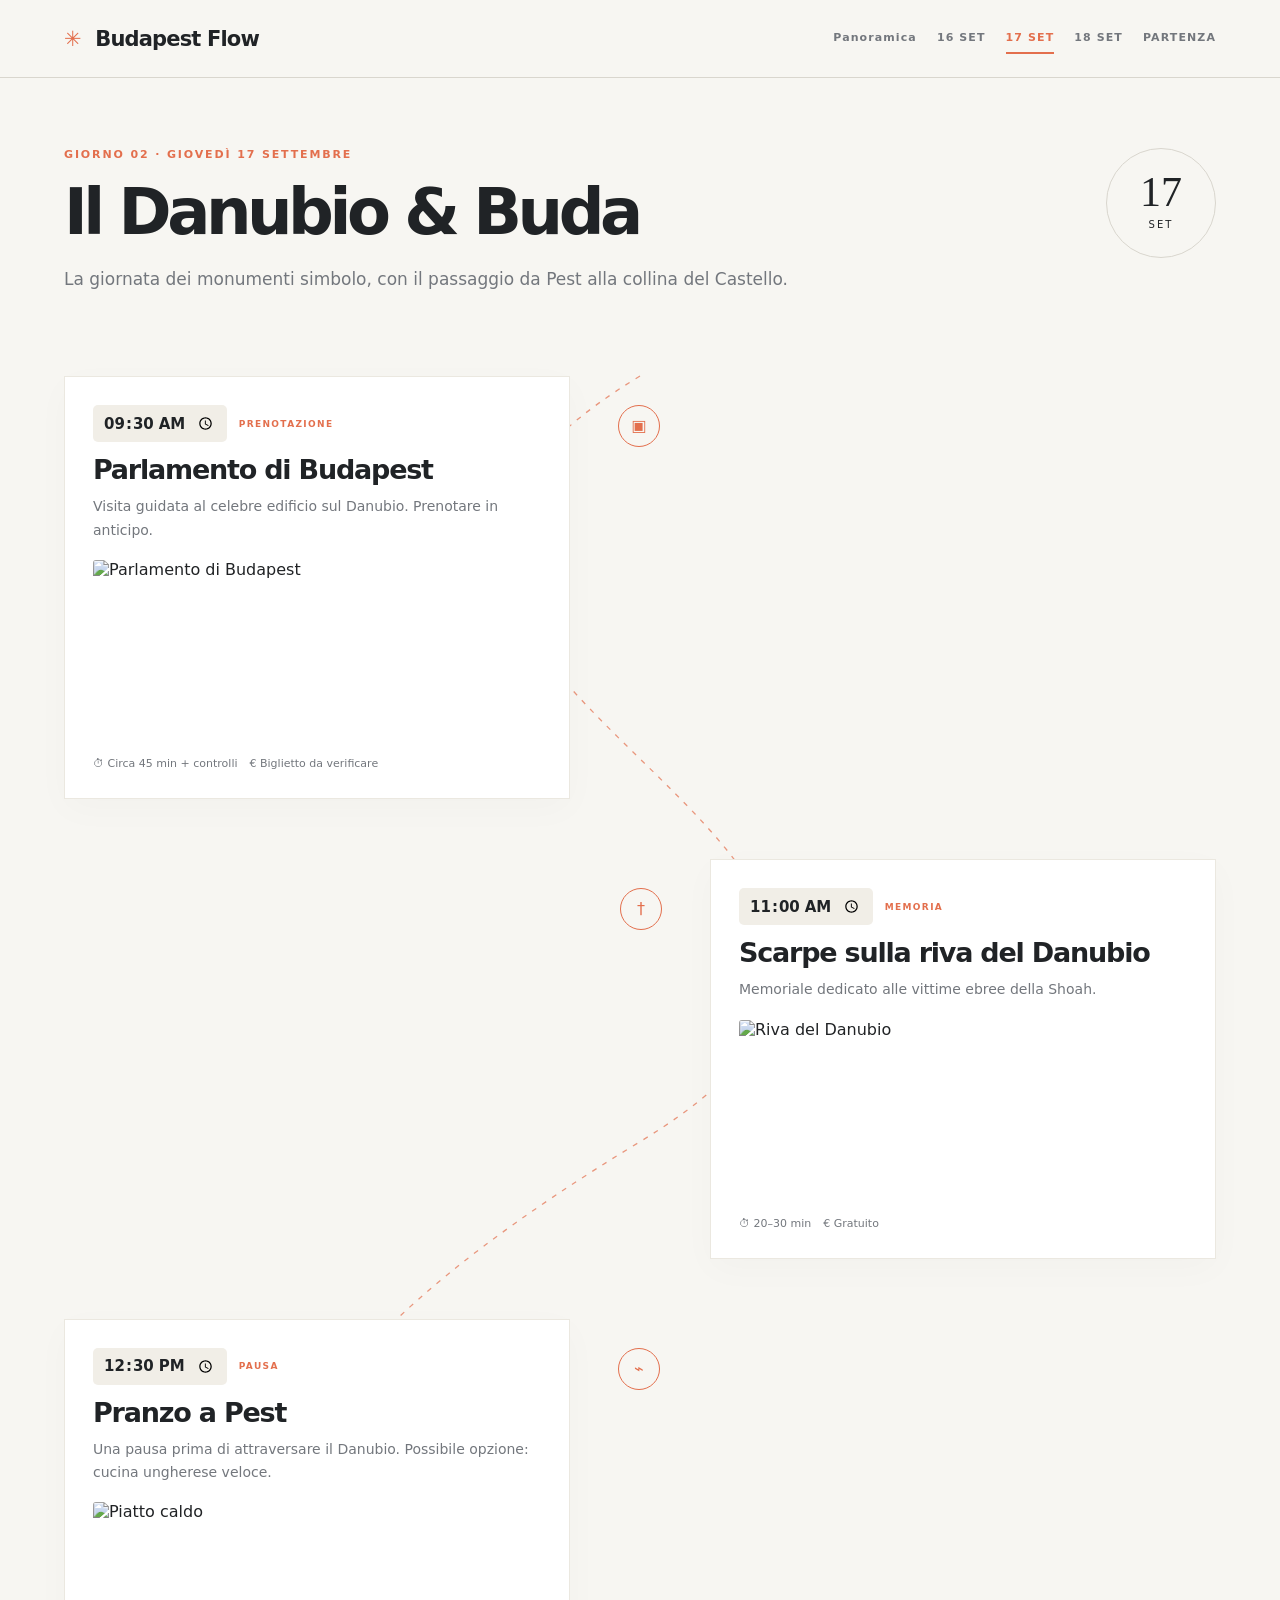
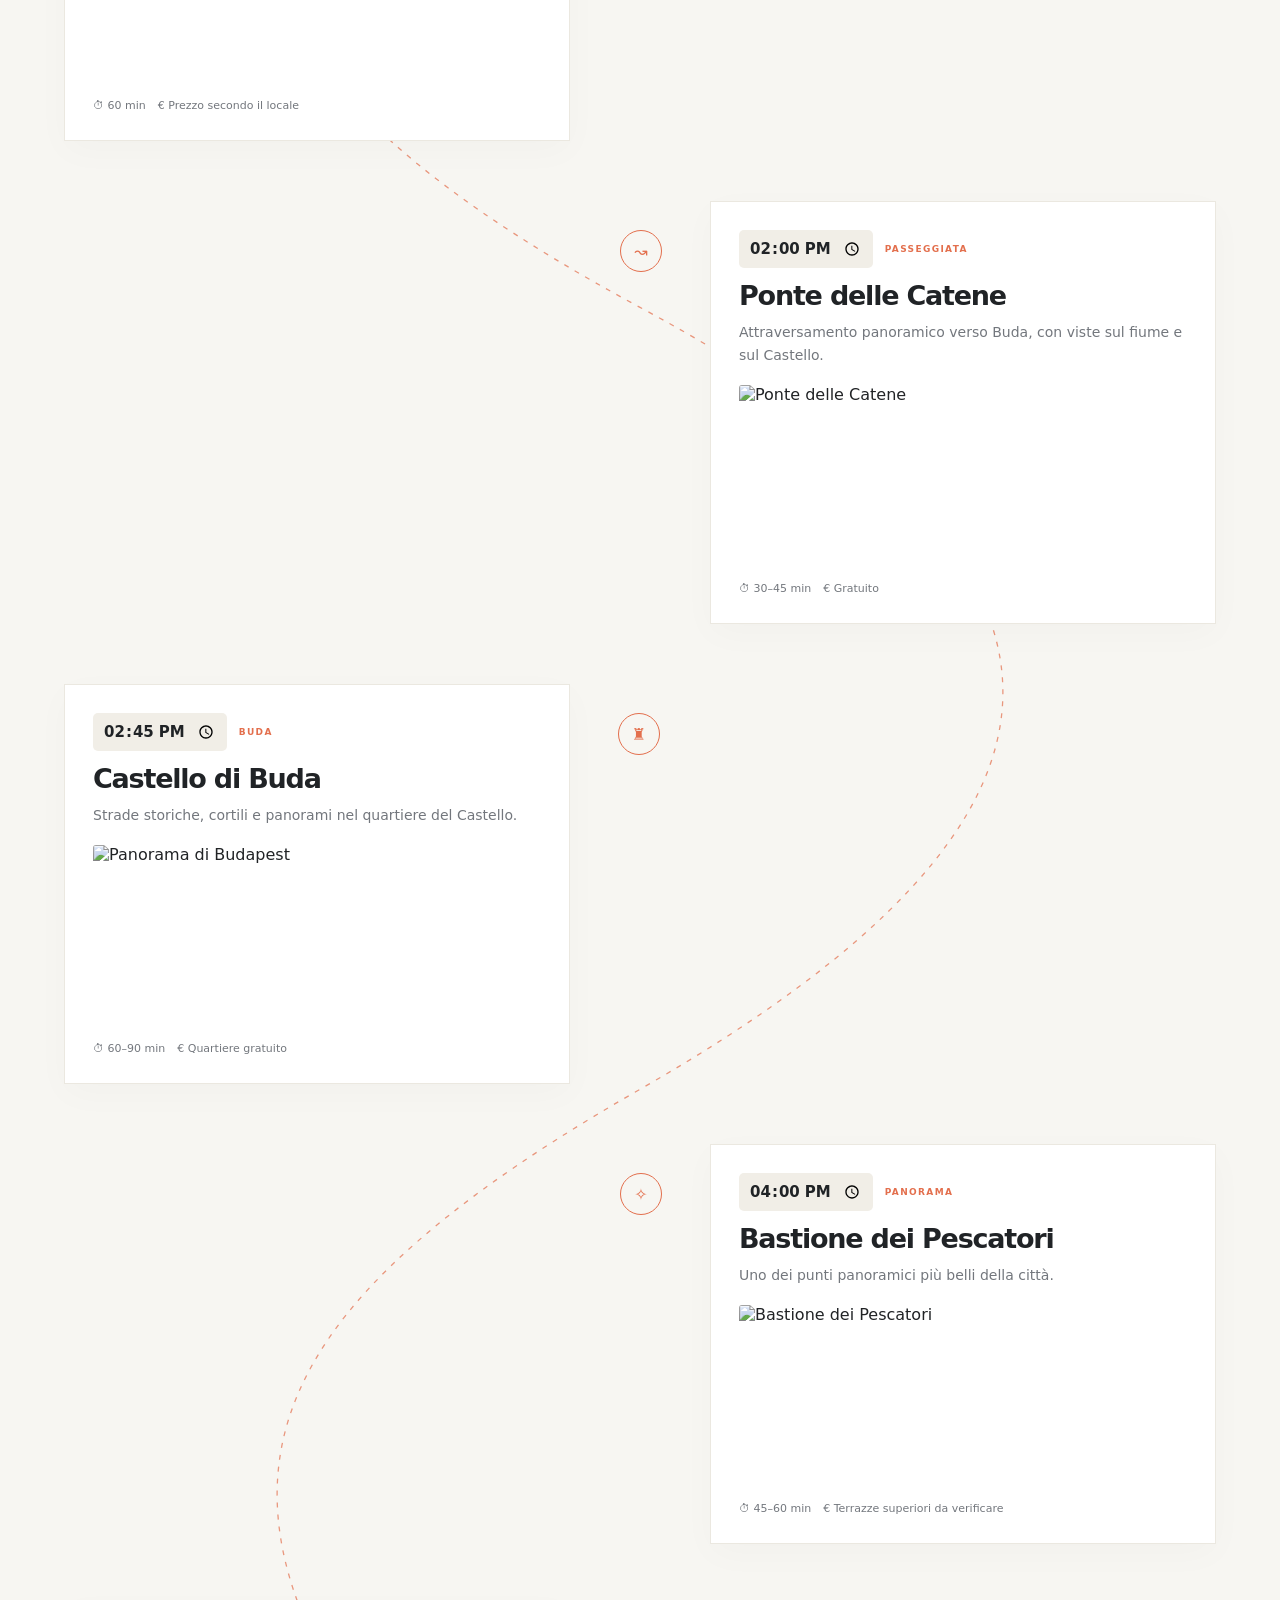
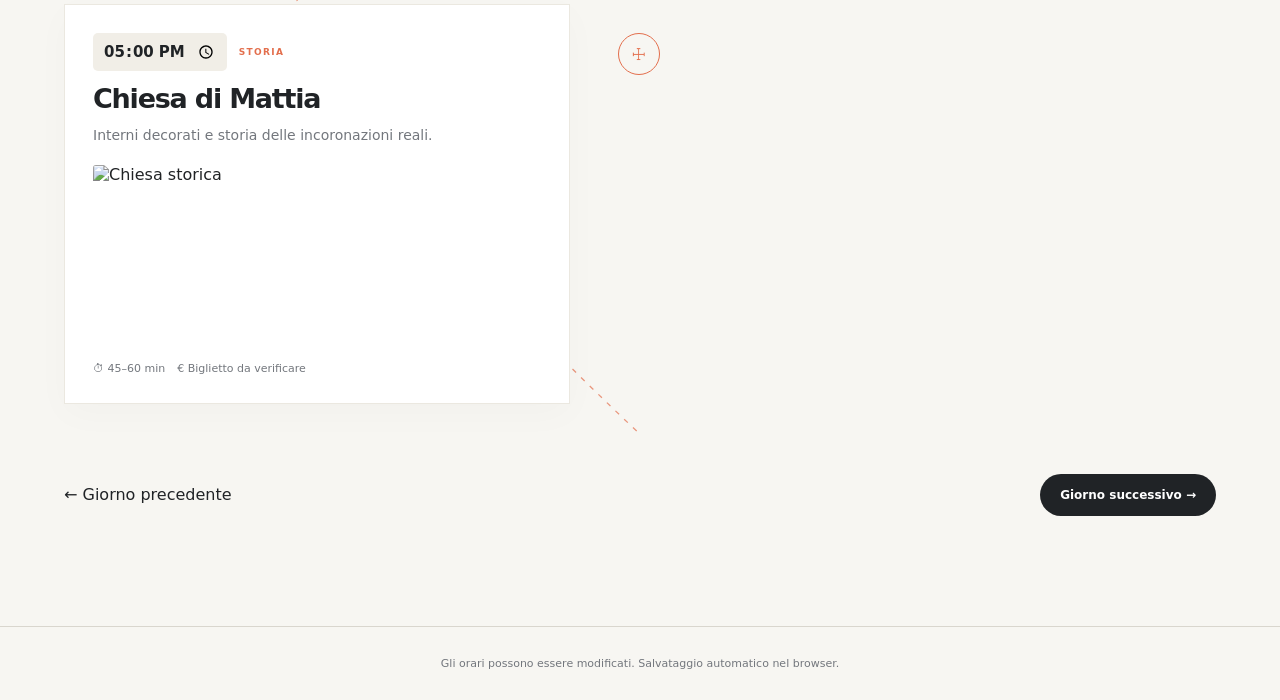
==== day17.html @ aa66f2ea "Add files via upload" ====
<!doctype html>
<html lang="it">
<head><meta charset="utf-8"><meta name="viewport" content="width=device-width, initial-scale=1"><title>17 settembre — Budapest Flow</title><link rel="stylesheet" href="assets/style.css"></head>
<body>
<header class="site-header"><a class="brand" href="index.html"><span>✳</span> Budapest Flow</a><nav><a href="index.html">Panoramica</a><a href="day16.html">16 SET</a><a class="active" href="day17.html">17 SET</a><a href="day18.html">18 SET</a><a href="departure.html">PARTENZA</a></nav></header>
<main class="container day-page">
<div class="day-heading"><div><p class="eyebrow">GIORNO 02 · GIOVEDÌ 17 SETTEMBRE</p><h1>Il Danubio &amp; Buda</h1><p>La giornata dei monumenti simbolo, con il passaggio da Pest alla collina del Castello.</p></div><div class="date-badge">17<br><small>SET</small></div></div>
<div class="route">
<svg class="route-line" viewBox="0 0 100 1000" preserveAspectRatio="none"><path d="M50 0 C8 90,92 145,50 235 S8 390,50 470 S92 625,50 710 S8 860,50 1000"/></svg>
<article class="stop"><div class="node">▣</div><div class="time-row"><input type="time" value="09:30"><span class="tag">PRENOTAZIONE</span></div><h2>Parlamento di Budapest</h2><p>Visita guidata al celebre edificio sul Danubio. Prenotare in anticipo.</p><img src="https://images.unsplash.com/photo-1565426873118-a17ed65d74b9?auto=format&fit=crop&w=1000&q=85" alt="Parlamento di Budapest"><div class="meta"><span>⏱ Circa 45 min + controlli</span><span>€ Biglietto da verificare</span></div></article>
<article class="stop"><div class="node">†</div><div class="time-row"><input type="time" value="11:00"><span class="tag">MEMORIA</span></div><h2>Scarpe sulla riva del Danubio</h2><p>Memoriale dedicato alle vittime ebree della Shoah.</p><img src="https://images.unsplash.com/photo-1500530855697-b586d89ba3ee?auto=format&fit=crop&w=1000&q=85" alt="Riva del Danubio"><div class="meta"><span>⏱ 20–30 min</span><span>€ Gratuito</span></div></article>
<article class="stop"><div class="node">⌁</div><div class="time-row"><input type="time" value="12:30"><span class="tag">PAUSA</span></div><h2>Pranzo a Pest</h2><p>Una pausa prima di attraversare il Danubio. Possibile opzione: cucina ungherese veloce.</p><img src="https://images.unsplash.com/photo-1547592180-85f173990554?auto=format&fit=crop&w=1000&q=85" alt="Piatto caldo"><div class="meta"><span>⏱ 60 min</span><span>€ Prezzo secondo il locale</span></div></article>
<article class="stop"><div class="node">↝</div><div class="time-row"><input type="time" value="14:00"><span class="tag">PASSEGGIATA</span></div><h2>Ponte delle Catene</h2><p>Attraversamento panoramico verso Buda, con viste sul fiume e sul Castello.</p><img src="https://images.unsplash.com/photo-1549877452-9c387954fbc2?auto=format&fit=crop&w=1000&q=85" alt="Ponte delle Catene"><div class="meta"><span>⏱ 30–45 min</span><span>€ Gratuito</span></div></article>
<article class="stop"><div class="node">♜</div><div class="time-row"><input type="time" value="14:45"><span class="tag">BUDA</span></div><h2>Castello di Buda</h2><p>Strade storiche, cortili e panorami nel quartiere del Castello.</p><img src="https://images.unsplash.com/photo-1565426873118-a17ed65d74b9?auto=format&fit=crop&w=1000&q=85" alt="Panorama di Budapest"><div class="meta"><span>⏱ 60–90 min</span><span>€ Quartiere gratuito</span></div></article>
<article class="stop"><div class="node">✧</div><div class="time-row"><input type="time" value="16:00"><span class="tag">PANORAMA</span></div><h2>Bastione dei Pescatori</h2><p>Uno dei punti panoramici più belli della città.</p><img src="https://images.unsplash.com/photo-1520986606214-8b456906c813?auto=format&fit=crop&w=1000&q=85" alt="Bastione dei Pescatori"><div class="meta"><span>⏱ 45–60 min</span><span>€ Terrazze superiori da verificare</span></div></article>
<article class="stop"><div class="node">☩</div><div class="time-row"><input type="time" value="17:00"><span class="tag">STORIA</span></div><h2>Chiesa di Mattia</h2><p>Interni decorati e storia delle incoronazioni reali.</p><img src="https://images.unsplash.com/photo-1564769625905-50e93615e769?auto=format&fit=crop&w=1000&q=85" alt="Chiesa storica"><div class="meta"><span>⏱ 45–60 min</span><span>€ Biglietto da verificare</span></div></article>
</div><div class="day-nav"><a href="day16.html">← Giorno precedente</a><a class="button primary" href="day18.html">Giorno successivo →</a></div>
</main><footer>Gli orari possono essere modificati. Salvataggio automatico nel browser.</footer><script src="assets/app.js"></script></body></html>
---- assets/style.css ----
:root{--ink:#202326;--muted:#73777d;--paper:#f7f6f2;--card:#fff;--accent:#e36f4d;--line:#d9d6ce;--green:#7b9275}
*{box-sizing:border-box}html{scroll-behavior:smooth}body{margin:0;background:var(--paper);color:var(--ink);font-family:Inter,ui-sans-serif,system-ui,-apple-system,Segoe UI,sans-serif}a{color:inherit;text-decoration:none}.site-header{height:78px;padding:0 clamp(20px,5vw,80px);display:flex;align-items:center;justify-content:space-between;border-bottom:1px solid var(--line);background:#f7f6f2eF;backdrop-filter:blur(12px);position:sticky;top:0;z-index:10}.brand{font-weight:800;letter-spacing:-.04em;font-size:21px}.brand span{color:var(--accent);margin-right:8px}.site-header nav{display:flex;gap:20px;font-size:11px;letter-spacing:.1em;font-weight:750}.site-header nav a{padding:8px 0;color:var(--muted)}.site-header nav a.active,.site-header nav a:hover{color:var(--accent);border-bottom:2px solid var(--accent)}.container{width:min(1180px,90%);margin:auto}.hero{display:grid;grid-template-columns:1fr 1fr;gap:70px;align-items:center;padding:90px 0 70px}.eyebrow{font-size:11px;letter-spacing:.17em;font-weight:800;color:var(--accent);margin:0 0 20px}.hero h1,.day-heading h1{font-size:clamp(44px,6vw,82px);line-height:.98;letter-spacing:-.07em;margin:0 0 25px}.hero h1 em{font-family:Georgia,serif;font-weight:400}.lead{font-size:18px;line-height:1.65;color:var(--muted);max-width:500px}.hero-actions{display:flex;gap:12px;margin-top:30px;flex-wrap:wrap}.button{display:inline-block;padding:14px 20px;border-radius:999px;font-size:12px;font-weight:800}.primary{background:var(--ink);color:white}.ghost{border:1px solid var(--line)}.hero-card{position:relative;transform:rotate(2deg)}.hero-card img{width:100%;height:450px;object-fit:cover;border-radius:5px;display:block;filter:saturate(.8)}.hero-card-caption{position:absolute;bottom:20px;left:20px;right:20px;background:#ffffffdd;padding:15px;display:flex;justify-content:space-between;font-size:12px}.overview-grid{display:grid;grid-template-columns:1fr 1fr;gap:14px;margin-bottom:70px}.day-tile{background:var(--card);padding:28px;display:grid;grid-template-columns:45px 1fr 20px;gap:18px;align-items:center;border:1px solid #ebe8e0;transition:.2s}.day-tile:hover{transform:translateY(-4px);box-shadow:0 12px 30px #0000000b}.day-tile>span{font:26px Georgia;color:var(--accent)}.day-tile small{font-size:10px;letter-spacing:.14em;color:var(--muted)}.day-tile h2{margin:7px 0;font-size:23px;letter-spacing:-.04em}.day-tile p{margin:0;color:var(--muted);font-size:13px}.day-tile b{font-size:20px}.departure-tile{background:#e9eee6}.info-strip{display:grid;grid-template-columns:repeat(3,1fr);gap:20px;border-top:1px solid var(--line);padding:35px 0 80px}.info-strip div{padding-right:25px}.info-strip span{color:var(--accent);font-size:25px}.info-strip strong{display:block;margin:15px 0 5px}.info-strip p{color:var(--muted);font-size:13px;line-height:1.6;margin:0}footer{text-align:center;padding:30px;color:var(--muted);font-size:11px;border-top:1px solid var(--line)}.day-page{padding:70px 0}.day-heading{display:flex;justify-content:space-between;align-items:flex-start;gap:30px;margin-bottom:70px}.day-heading h1{font-size:clamp(40px,5vw,68px);max-width:800px}.day-heading p:not(.eyebrow){color:var(--muted);font-size:17px}.date-badge{border:1px solid var(--line);border-radius:50%;width:110px;height:110px;display:grid;place-content:center;text-align:center;font-size:42px;font-family:Georgia;line-height:.8;flex-shrink:0}.date-badge small{font:10px system-ui;letter-spacing:.2em;margin-top:10px}.route{position:relative;display:flex;flex-direction:column;gap:60px;padding:0 0 30px}.route-line{position:absolute;left:50%;top:0;width:100%;height:100%;transform:translateX(-50%);pointer-events:none;overflow:visible}.route-line path{fill:none;stroke:var(--accent);stroke-width:1.3;stroke-dasharray:5 7;vector-effect:non-scaling-stroke;opacity:.7}.stop{position:relative;width:calc(50% - 70px);background:var(--card);padding:28px;border:1px solid #ebe8e0;box-shadow:0 10px 35px #00000006}.stop:nth-of-type(even){align-self:flex-end}.stop:nth-of-type(odd){align-self:flex-start}.node{position:absolute;right:-91px;top:28px;width:42px;height:42px;border-radius:50%;background:var(--paper);border:1px solid var(--accent);display:grid;place-content:center;color:var(--accent);z-index:2}.stop:nth-of-type(even) .node{left:-91px;right:auto}.time-row{display:flex;align-items:center;gap:12px;margin-bottom:12px}.time-row input{border:0;background:#f1eee7;padding:8px 10px;border-radius:5px;font:700 15px system-ui;color:var(--ink)}.tag{font-size:9px;letter-spacing:.15em;color:var(--accent);font-weight:850}.stop h2{font-size:27px;letter-spacing:-.045em;margin:0 0 10px}.stop p{font-size:14px;line-height:1.65;color:var(--muted);margin:0 0 18px}.stop img{width:100%;height:180px;object-fit:cover;display:block;border-radius:3px;filter:saturate(.8)}.meta{display:flex;gap:12px;flex-wrap:wrap;margin-top:17px;font-size:11px;color:var(--muted)}.day-nav{display:flex;justify-content:space-between;align-items:center;margin:40px 0}.warning{padding:20px;background:#fff2df;border-left:4px solid var(--accent);font-size:13px;line-height:1.6}.compact{max-width:900px;margin:auto}.compact .stop{width:calc(50% - 40px)}@media(max-width:800px){.site-header{height:auto;min-height:70px;align-items:flex-start;padding:18px 5%;gap:15px;flex-direction:column}.site-header nav{gap:12px;flex-wrap:wrap}.hero{grid-template-columns:1fr;gap:35px;padding-top:55px}.hero-card{transform:none}.hero-card img{height:300px}.overview-grid,.info-strip{grid-template-columns:1fr}.day-heading{margin-bottom:40px}.date-badge{width:80px;height:80px;font-size:30px}.route-line{left:18px;width:45px}.stop,.stop:nth-of-type(even),.compact .stop{width:calc(100% - 55px);align-self:flex-end;margin-right:0}.node,.stop:nth-of-type(even) .node{left:-76px;right:auto}.route{gap:35px}.stop h2{font-size:23px}.stop img{height:170px}.day-nav{gap:15px;flex-wrap:wrap}}
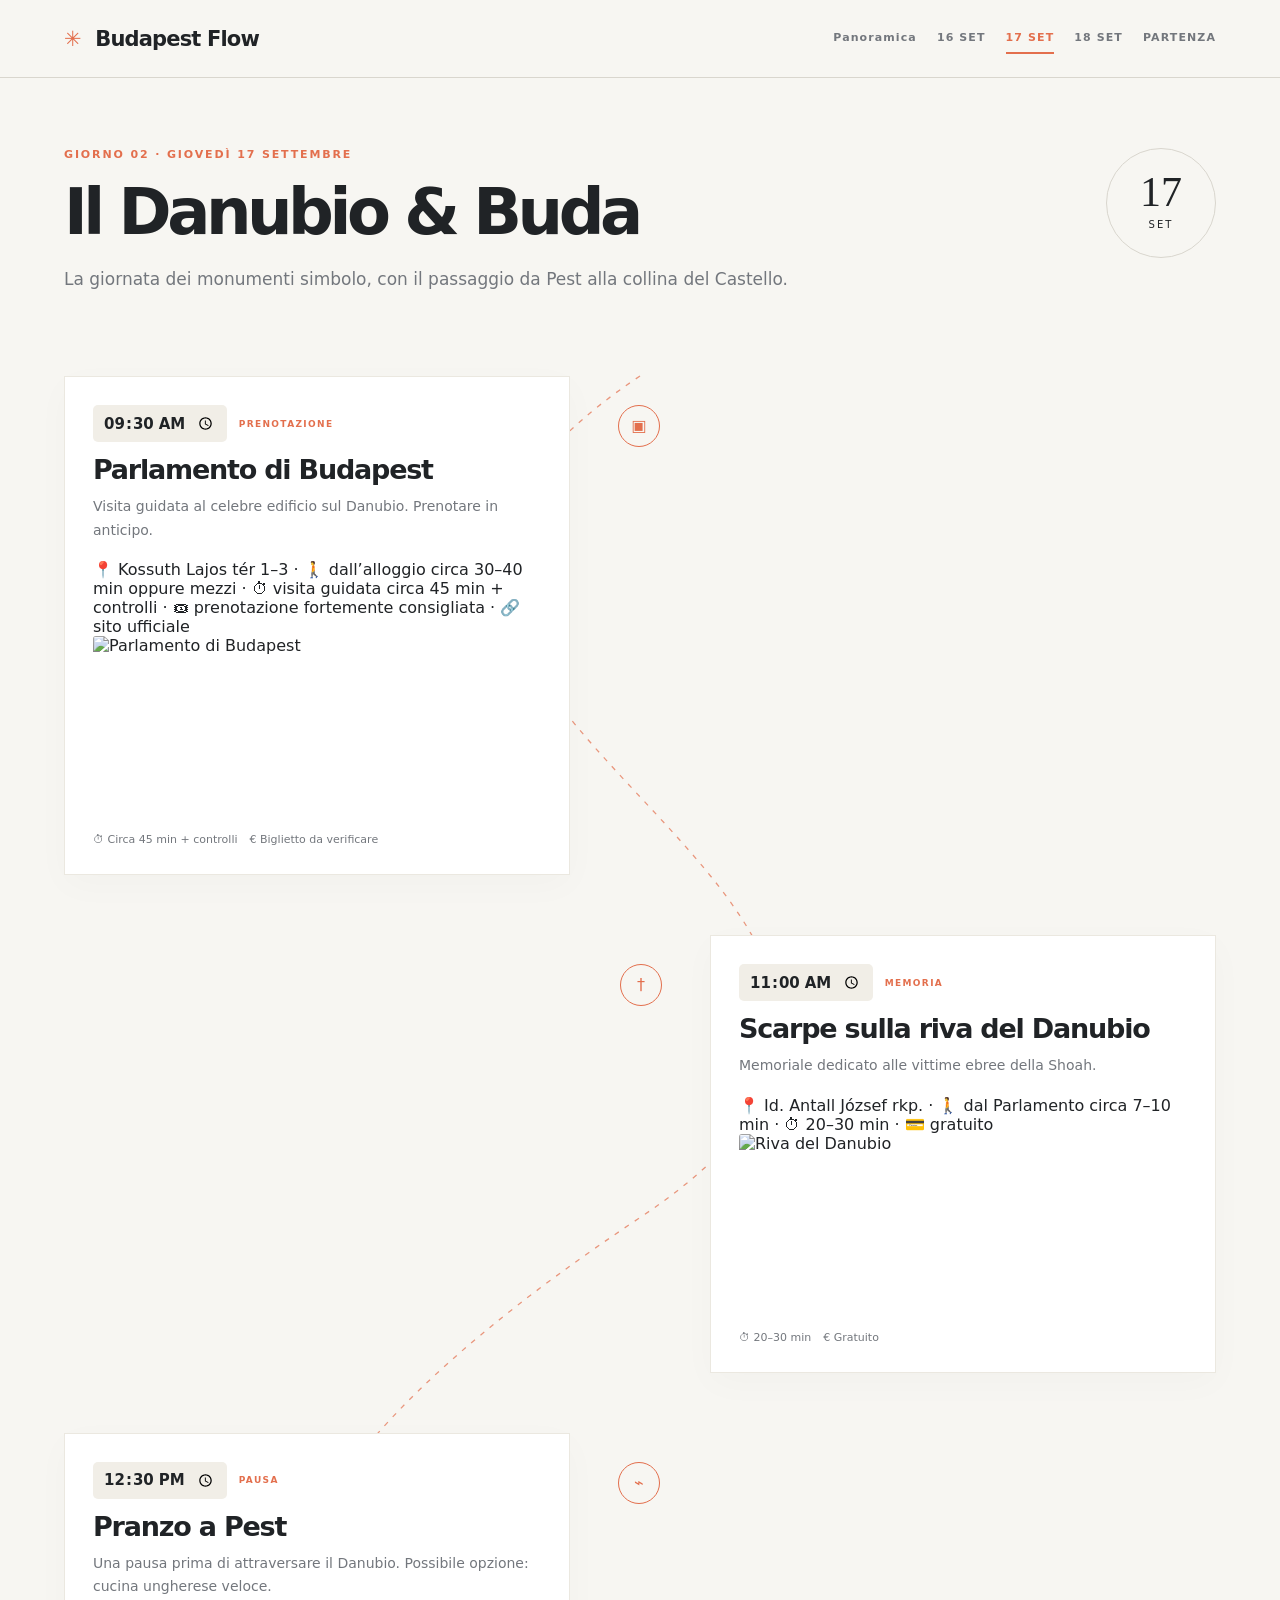
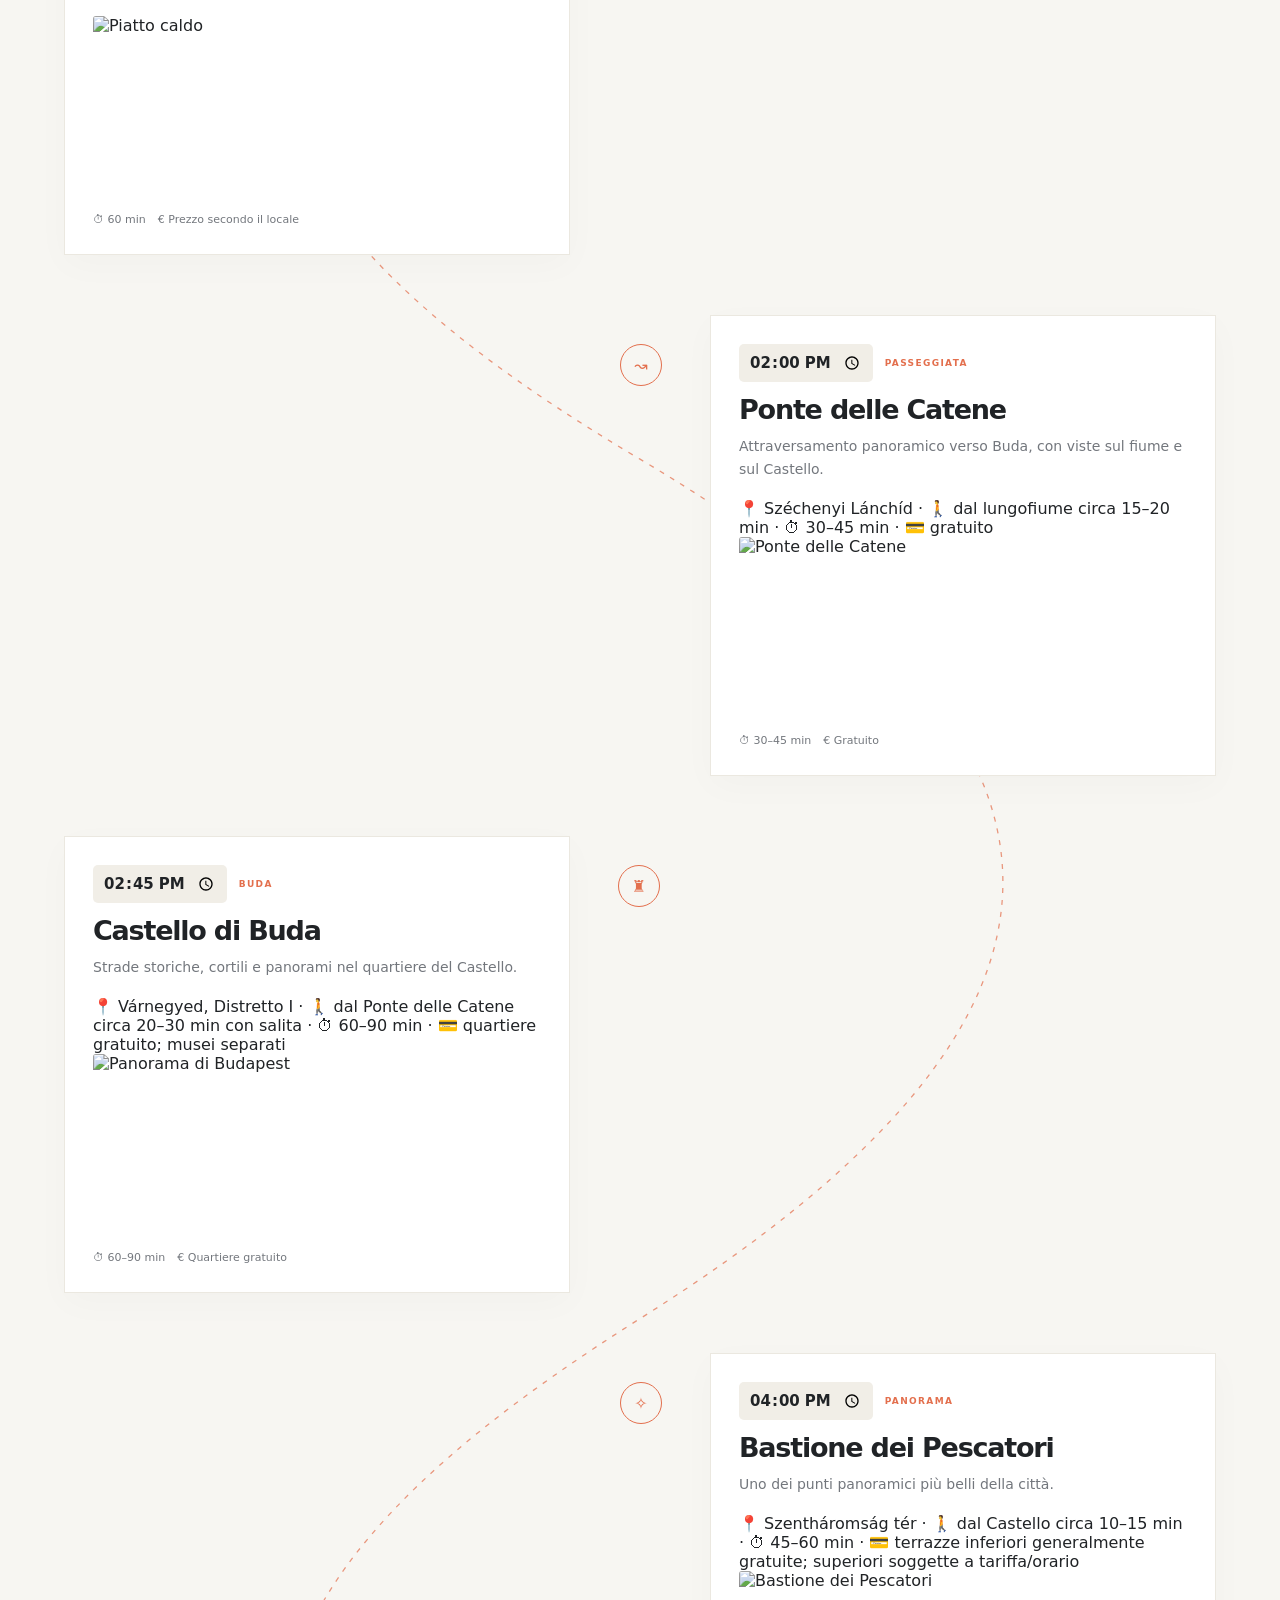
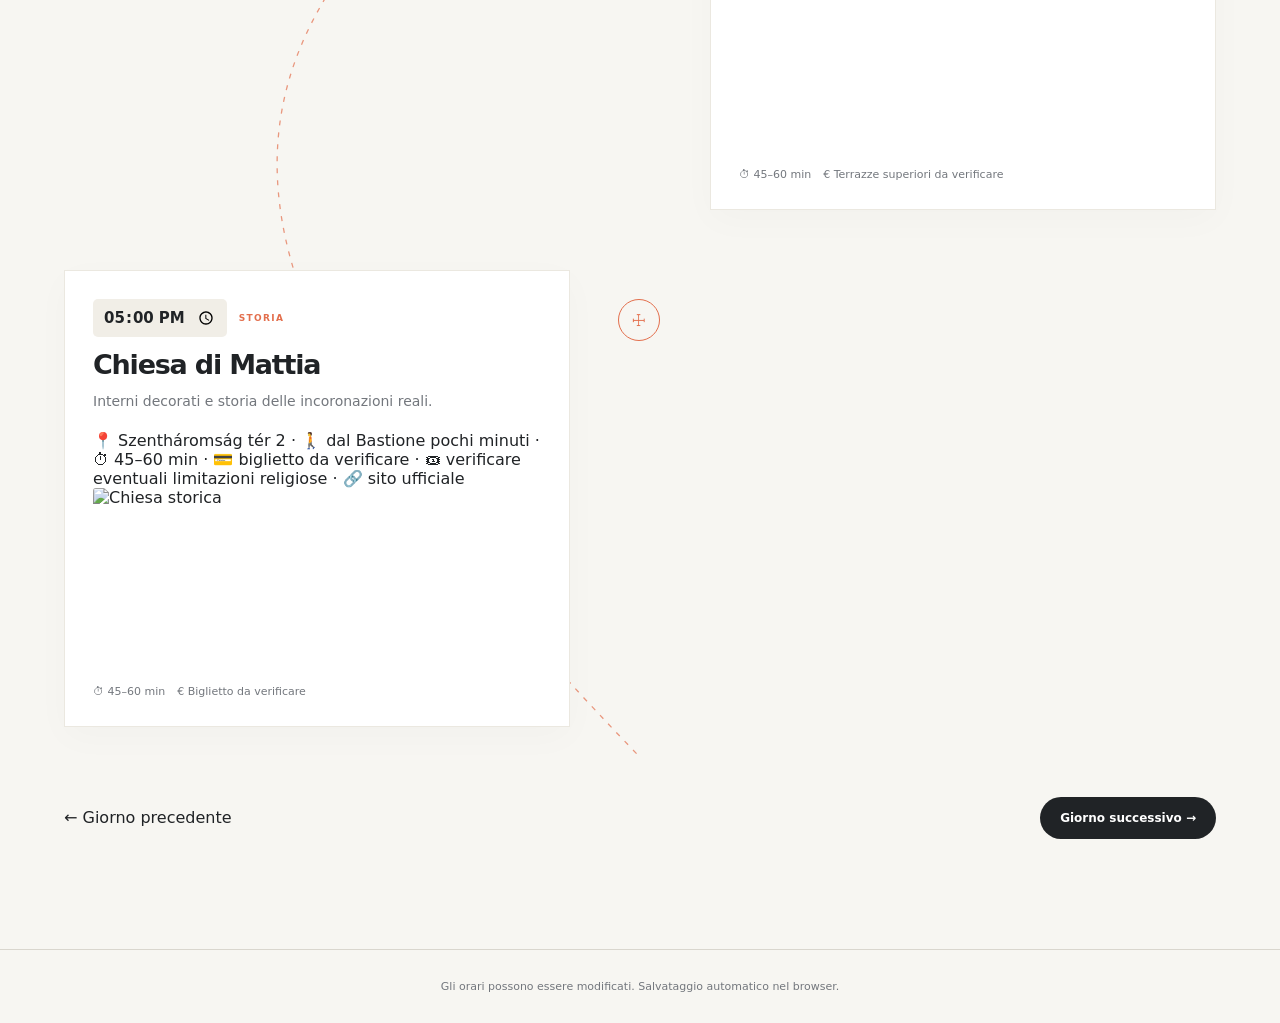
==== commit ba80d167: "Add files via upload" ====
--- a/day17.html
+++ b/day17.html
@@ -7,12 +7,12 @@
 <div class="day-heading"><div><p class="eyebrow">GIORNO 02 · GIOVEDÌ 17 SETTEMBRE</p><h1>Il Danubio &amp; Buda</h1><p>La giornata dei monumenti simbolo, con il passaggio da Pest alla collina del Castello.</p></div><div class="date-badge">17<br><small>SET</small></div></div>
 <div class="route">
 <svg class="route-line" viewBox="0 0 100 1000" preserveAspectRatio="none"><path d="M50 0 C8 90,92 145,50 235 S8 390,50 470 S92 625,50 710 S8 860,50 1000"/></svg>
-<article class="stop"><div class="node">▣</div><div class="time-row"><input type="time" value="09:30"><span class="tag">PRENOTAZIONE</span></div><h2>Parlamento di Budapest</h2><p>Visita guidata al celebre edificio sul Danubio. Prenotare in anticipo.</p><img src="https://images.unsplash.com/photo-1565426873118-a17ed65d74b9?auto=format&fit=crop&w=1000&q=85" alt="Parlamento di Budapest"><div class="meta"><span>⏱ Circa 45 min + controlli</span><span>€ Biglietto da verificare</span></div></article>
-<article class="stop"><div class="node">†</div><div class="time-row"><input type="time" value="11:00"><span class="tag">MEMORIA</span></div><h2>Scarpe sulla riva del Danubio</h2><p>Memoriale dedicato alle vittime ebree della Shoah.</p><img src="https://images.unsplash.com/photo-1500530855697-b586d89ba3ee?auto=format&fit=crop&w=1000&q=85" alt="Riva del Danubio"><div class="meta"><span>⏱ 20–30 min</span><span>€ Gratuito</span></div></article>
+<article class="stop"><div class="node">▣</div><div class="time-row"><input type="time" value="09:30"><span class="tag">PRENOTAZIONE</span></div><h2>Parlamento di Budapest</h2><p>Visita guidata al celebre edificio sul Danubio. Prenotare in anticipo.</p><div class="detail-box">📍 Kossuth Lajos tér 1–3 · 🚶 dall’alloggio circa 30–40 min oppure mezzi · ⏱ visita guidata circa 45 min + controlli · 🎟 prenotazione fortemente consigliata · 🔗 <a href="https://www.parlament.hu/" target="_blank" rel="noopener">sito ufficiale</a></div><img src="https://commons.wikimedia.org/wiki/Special:FilePath/Hungarian%20Parliament%20Building%20Budapest.jpg" alt="Parlamento di Budapest"><div class="meta"><span>⏱ Circa 45 min + controlli</span><span>€ Biglietto da verificare</span></div></article>
+<article class="stop"><div class="node">†</div><div class="time-row"><input type="time" value="11:00"><span class="tag">MEMORIA</span></div><h2>Scarpe sulla riva del Danubio</h2><p>Memoriale dedicato alle vittime ebree della Shoah.</p><div class="detail-box">📍 Id. Antall József rkp. · 🚶 dal Parlamento circa 7–10 min · ⏱ 20–30 min · 💳 gratuito</div><img src="https://commons.wikimedia.org/wiki/Special:FilePath/Shoes%20on%20the%20Danube%20Bank%20Budapest.jpg" alt="Riva del Danubio"><div class="meta"><span>⏱ 20–30 min</span><span>€ Gratuito</span></div></article>
 <article class="stop"><div class="node">⌁</div><div class="time-row"><input type="time" value="12:30"><span class="tag">PAUSA</span></div><h2>Pranzo a Pest</h2><p>Una pausa prima di attraversare il Danubio. Possibile opzione: cucina ungherese veloce.</p><img src="https://images.unsplash.com/photo-1547592180-85f173990554?auto=format&fit=crop&w=1000&q=85" alt="Piatto caldo"><div class="meta"><span>⏱ 60 min</span><span>€ Prezzo secondo il locale</span></div></article>
-<article class="stop"><div class="node">↝</div><div class="time-row"><input type="time" value="14:00"><span class="tag">PASSEGGIATA</span></div><h2>Ponte delle Catene</h2><p>Attraversamento panoramico verso Buda, con viste sul fiume e sul Castello.</p><img src="https://images.unsplash.com/photo-1549877452-9c387954fbc2?auto=format&fit=crop&w=1000&q=85" alt="Ponte delle Catene"><div class="meta"><span>⏱ 30–45 min</span><span>€ Gratuito</span></div></article>
-<article class="stop"><div class="node">♜</div><div class="time-row"><input type="time" value="14:45"><span class="tag">BUDA</span></div><h2>Castello di Buda</h2><p>Strade storiche, cortili e panorami nel quartiere del Castello.</p><img src="https://images.unsplash.com/photo-1565426873118-a17ed65d74b9?auto=format&fit=crop&w=1000&q=85" alt="Panorama di Budapest"><div class="meta"><span>⏱ 60–90 min</span><span>€ Quartiere gratuito</span></div></article>
-<article class="stop"><div class="node">✧</div><div class="time-row"><input type="time" value="16:00"><span class="tag">PANORAMA</span></div><h2>Bastione dei Pescatori</h2><p>Uno dei punti panoramici più belli della città.</p><img src="https://images.unsplash.com/photo-1520986606214-8b456906c813?auto=format&fit=crop&w=1000&q=85" alt="Bastione dei Pescatori"><div class="meta"><span>⏱ 45–60 min</span><span>€ Terrazze superiori da verificare</span></div></article>
-<article class="stop"><div class="node">☩</div><div class="time-row"><input type="time" value="17:00"><span class="tag">STORIA</span></div><h2>Chiesa di Mattia</h2><p>Interni decorati e storia delle incoronazioni reali.</p><img src="https://images.unsplash.com/photo-1564769625905-50e93615e769?auto=format&fit=crop&w=1000&q=85" alt="Chiesa storica"><div class="meta"><span>⏱ 45–60 min</span><span>€ Biglietto da verificare</span></div></article>
+<article class="stop"><div class="node">↝</div><div class="time-row"><input type="time" value="14:00"><span class="tag">PASSEGGIATA</span></div><h2>Ponte delle Catene</h2><p>Attraversamento panoramico verso Buda, con viste sul fiume e sul Castello.</p><div class="detail-box">📍 Széchenyi Lánchíd · 🚶 dal lungofiume circa 15–20 min · ⏱ 30–45 min · 💳 gratuito</div><img src="https://commons.wikimedia.org/wiki/Special:FilePath/Chain%20Bridge%20Budapest.jpg" alt="Ponte delle Catene"><div class="meta"><span>⏱ 30–45 min</span><span>€ Gratuito</span></div></article>
+<article class="stop"><div class="node">♜</div><div class="time-row"><input type="time" value="14:45"><span class="tag">BUDA</span></div><h2>Castello di Buda</h2><p>Strade storiche, cortili e panorami nel quartiere del Castello.</p><div class="detail-box">📍 Várnegyed, Distretto I · 🚶 dal Ponte delle Catene circa 20–30 min con salita · ⏱ 60–90 min · 💳 quartiere gratuito; musei separati</div><img src="https://commons.wikimedia.org/wiki/Special:FilePath/Buda%20Castle%20Budapest.jpg" alt="Panorama di Budapest"><div class="meta"><span>⏱ 60–90 min</span><span>€ Quartiere gratuito</span></div></article>
+<article class="stop"><div class="node">✧</div><div class="time-row"><input type="time" value="16:00"><span class="tag">PANORAMA</span></div><h2>Bastione dei Pescatori</h2><p>Uno dei punti panoramici più belli della città.</p><div class="detail-box">📍 Szentháromság tér · 🚶 dal Castello circa 10–15 min · ⏱ 45–60 min · 💳 terrazze inferiori generalmente gratuite; superiori soggette a tariffa/orario</div><img src="https://commons.wikimedia.org/wiki/Special:FilePath/Fisherman%27s%20Bastion%20Budapest.jpg" alt="Bastione dei Pescatori"><div class="meta"><span>⏱ 45–60 min</span><span>€ Terrazze superiori da verificare</span></div></article>
+<article class="stop"><div class="node">☩</div><div class="time-row"><input type="time" value="17:00"><span class="tag">STORIA</span></div><h2>Chiesa di Mattia</h2><p>Interni decorati e storia delle incoronazioni reali.</p><div class="detail-box">📍 Szentháromság tér 2 · 🚶 dal Bastione pochi minuti · ⏱ 45–60 min · 💳 biglietto da verificare · 🎟 verificare eventuali limitazioni religiose · 🔗 <a href="https://matyas-templom.hu/" target="_blank" rel="noopener">sito ufficiale</a></div><img src="https://commons.wikimedia.org/wiki/Special:FilePath/Matthias%20Church%20Budapest.jpg" alt="Chiesa storica"><div class="meta"><span>⏱ 45–60 min</span><span>€ Biglietto da verificare</span></div></article>
 </div><div class="day-nav"><a href="day16.html">← Giorno precedente</a><a class="button primary" href="day18.html">Giorno successivo →</a></div>
 </main><footer>Gli orari possono essere modificati. Salvataggio automatico nel browser.</footer><script src="assets/app.js"></script></body></html>
